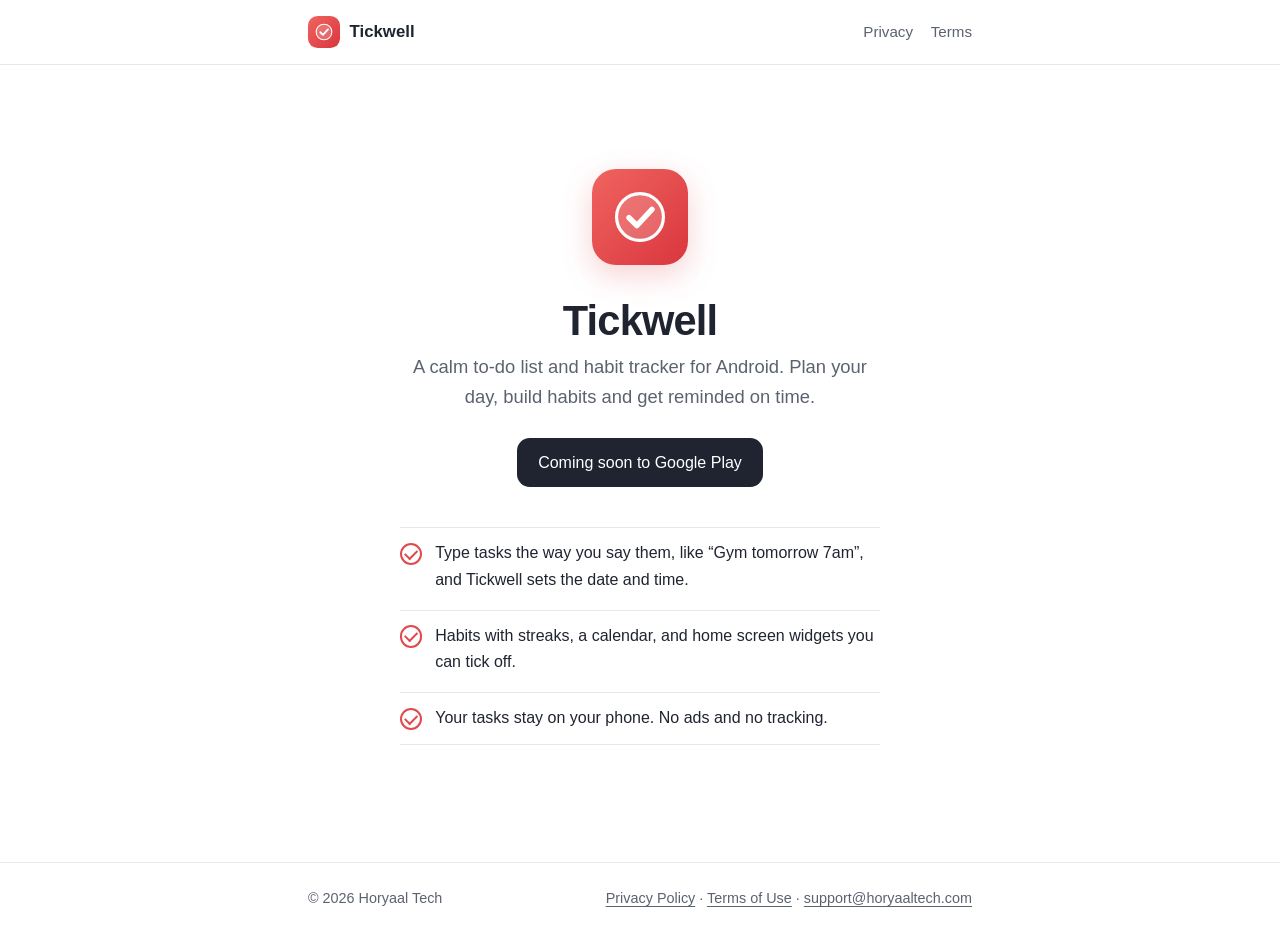
==== index.html @ 198f66b2 "Add files via upload" ====
<!doctype html>
<html lang="en-GB">
<head>
<meta charset="utf-8">
<meta name="viewport" content="width=device-width, initial-scale=1">
<title>Tickwell: To-Do List & Planner</title>
<meta name="description" content="Tickwell is a calm to-do list and habit tracker for Android by Horyaal Tech.">
<meta name="theme-color" content="#ffffff">
<link rel="icon" href="data:image/svg+xml,<svg viewBox='0 0 1024 1024' aria-hidden='true'><defs><linearGradient id='g' x1='0' y1='0' x2='1' y2='1'><stop offset='0' stop-color='%23F0645F'/><stop offset='1' stop-color='%23D9363E'/></linearGradient></defs><rect width='1024' height='1024' fill='url(%23g)'/><circle cx='512' cy='512' r='250' fill='%23fff' fill-opacity='.18'/><circle cx='512' cy='512' r='250' fill='none' stroke='%23fff' stroke-width='34'/><path d='M395 520 L478 603 L640 431' fill='none' stroke='%23fff' stroke-width='58' stroke-linecap='round' stroke-linejoin='round'/></svg>">
<link rel="stylesheet" href="/style.css">
</head>
<body>
<header class="top"><div class="wrap"><a class="brand" href="/"><svg viewBox="0 0 1024 1024" aria-hidden="true"><defs><linearGradient id="g" x1="0" y1="0" x2="1" y2="1"><stop offset="0" stop-color="#F0645F"/><stop offset="1" stop-color="#D9363E"/></linearGradient></defs><rect width="1024" height="1024" fill="url(#g)"/><circle cx="512" cy="512" r="250" fill="#fff" fill-opacity=".18"/><circle cx="512" cy="512" r="250" fill="none" stroke="#fff" stroke-width="34"/><path d="M395 520 L478 603 L640 431" fill="none" stroke="#fff" stroke-width="58" stroke-linecap="round" stroke-linejoin="round"/></svg><span>Tickwell</span></a><nav><a href="/privacy">Privacy</a><a href="/terms">Terms</a></nav></div></header>
<main><div class="wrap">
<section class="hero">
<svg viewBox="0 0 1024 1024" aria-hidden="true"><defs><linearGradient id="g" x1="0" y1="0" x2="1" y2="1"><stop offset="0" stop-color="#F0645F"/><stop offset="1" stop-color="#D9363E"/></linearGradient></defs><rect width="1024" height="1024" fill="url(#g)"/><circle cx="512" cy="512" r="250" fill="#fff" fill-opacity=".18"/><circle cx="512" cy="512" r="250" fill="none" stroke="#fff" stroke-width="34"/><path d="M395 520 L478 603 L640 431" fill="none" stroke="#fff" stroke-width="58" stroke-linecap="round" stroke-linejoin="round"/></svg>
<h1>Tickwell</h1>
<p class="lead">A calm to-do list and habit tracker for Android. Plan your day, build habits and get reminded on time.</p>
<span class="badge">Coming soon to Google Play</span>
<ul class="list">
<li><span class="tick"></span><span>Type tasks the way you say them, like “Gym tomorrow 7am”, and Tickwell sets the date and time.</span></li>
<li><span class="tick"></span><span>Habits with streaks, a calendar, and home screen widgets you can tick off.</span></li>
<li><span class="tick"></span><span>Your tasks stay on your phone. No ads and no tracking.</span></li>
</ul>
</section>
</div></main>
<footer><div class="wrap"><span>© 2026 Horyaal Tech</span><span><a href="/privacy">Privacy Policy</a> · <a href="/terms">Terms of Use</a> · <a href="mailto:support@horyaaltech.com">support@horyaaltech.com</a></span></div></footer>
</body>
</html>
---- style.css ----
:root{--ink:#1F2430;--muted:#5B6270;--line:#EEE6E4;--brand:#E04A4E;--brand-dark:#B8323A;--soft:#FDF5F4;--bg:#FFFFFF;color-scheme:light}
*{box-sizing:border-box}
html{-webkit-text-size-adjust:100%}
body{margin:0;background:var(--bg);color:var(--ink);font:16px/1.65 "Inter",-apple-system,"Segoe UI",Roboto,"Helvetica Neue",Arial,sans-serif}
a{color:var(--brand-dark);text-underline-offset:3px}
a:focus-visible{outline:3px solid var(--brand);outline-offset:3px;border-radius:4px}
.wrap{max-width:44rem;margin:0 auto;padding:0 1.25rem}
.top{border-bottom:1px solid var(--line)}
.top .wrap{display:flex;align-items:center;justify-content:space-between;height:4rem}
.brand{display:flex;align-items:center;gap:.6rem;color:var(--ink);text-decoration:none;font-weight:600;font-size:1.05rem}
.brand svg{width:2rem;height:2rem;border-radius:.6rem}
.top nav a{color:var(--muted);text-decoration:none;margin-left:1.1rem;font-size:.95rem}
.top nav a:hover,.top nav a[aria-current]{color:var(--ink)}
main{padding:2.5rem 0 4rem}
h1{font-size:2rem;line-height:1.2;letter-spacing:-.02em;margin:0 0 .4rem;font-weight:650}
h2{font-size:1.15rem;margin:2.2rem 0 .5rem;font-weight:600}
p,li{color:var(--ink)}
ul{padding-left:1.2rem}
li{margin:.3rem 0}
.date{color:var(--muted);margin:0 0 1.8rem;font-size:.95rem}
.summary{background:var(--soft);border-left:3px solid var(--brand);padding:1rem 1.2rem;border-radius:0 .6rem .6rem 0;margin:0 0 1rem}
.summary p{margin:0}
footer{border-top:1px solid var(--line);color:var(--muted);font-size:.9rem}
footer .wrap{padding-top:1.5rem;padding-bottom:2rem;display:flex;flex-wrap:wrap;gap:.4rem 1.2rem;justify-content:space-between}
footer a{color:var(--muted)}
/* home */
.hero{text-align:center;padding:4rem 0 3rem}
.hero svg{width:6rem;height:6rem;border-radius:1.5rem;box-shadow:0 10px 30px rgba(224,74,78,.25)}
.hero h1{font-size:2.6rem;margin-top:1.4rem}
.hero .lead{font-size:1.15rem;color:var(--muted);max-width:30rem;margin:.4rem auto 1.6rem}
.badge{display:inline-block;background:var(--ink);color:#fff;padding:.7rem 1.3rem;border-radius:.8rem;font-weight:500}
.list{max-width:30rem;margin:2.5rem auto 0;text-align:left;padding:0;list-style:none}
.list li{padding:.75rem 0;border-top:1px solid var(--line);display:flex;gap:.8rem}
.list li:last-child{border-bottom:1px solid var(--line)}
.tick{flex:none;width:1.4rem;height:1.4rem;border-radius:50%;border:2px solid var(--brand);display:grid;place-items:center;margin-top:.15rem}
.tick::after{content:"";width:.35rem;height:.65rem;border:solid var(--brand);border-width:0 2px 2px 0;transform:translateY(-1px) rotate(45deg)}
@media (max-width:480px){h1{font-size:1.7rem}.hero h1{font-size:2.1rem}.top nav a{margin-left:.8rem}}
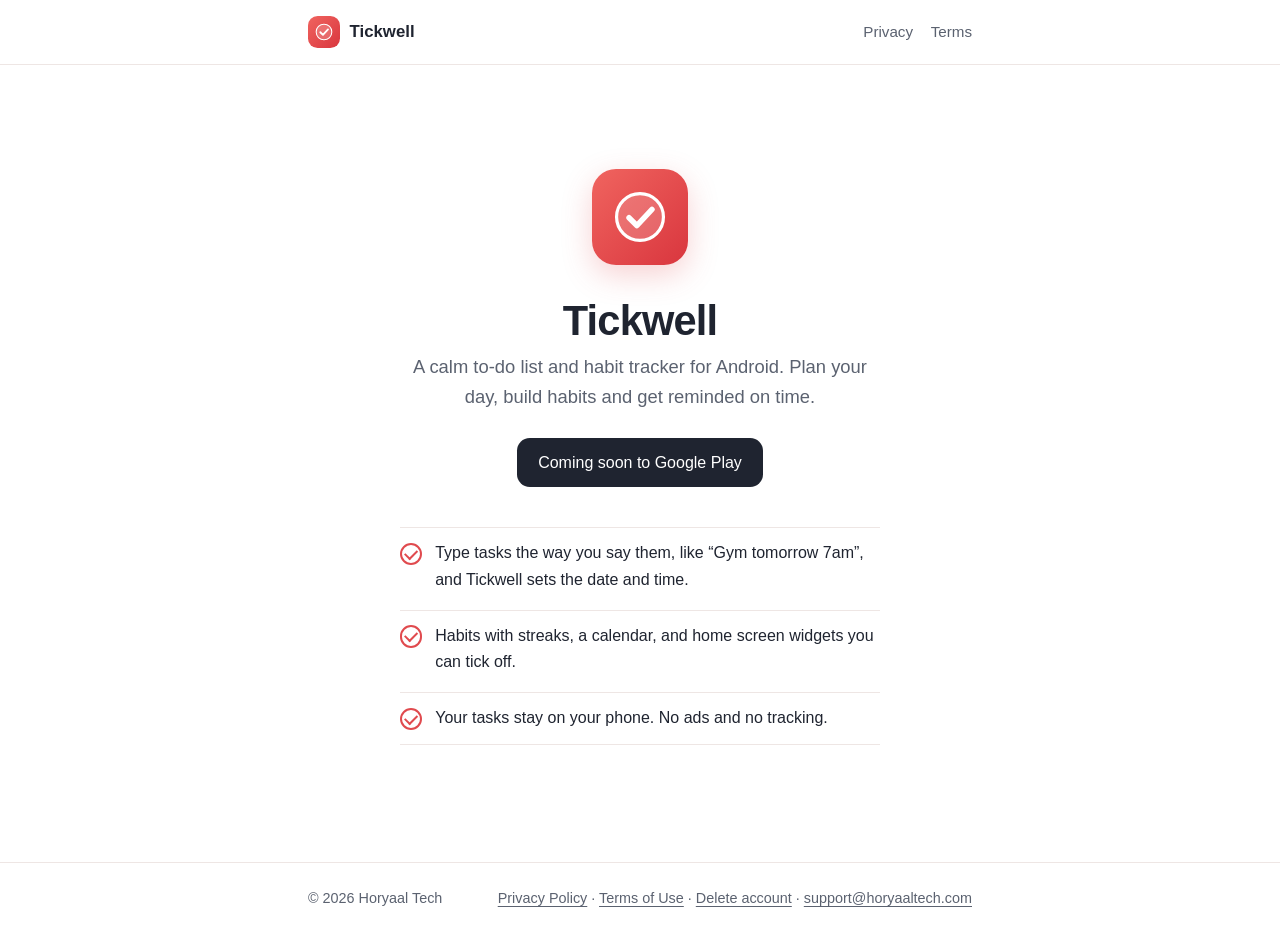
==== commit 7787d419: "Add files via upload" ====
--- a/index.html
+++ b/index.html
@@ -24,6 +24,6 @@
 </ul>
 </section>
 </div></main>
-<footer><div class="wrap"><span>© 2026 Horyaal Tech</span><span><a href="/privacy">Privacy Policy</a> · <a href="/terms">Terms of Use</a> · <a href="mailto:support@horyaaltech.com">support@horyaaltech.com</a></span></div></footer>
+<footer><div class="wrap"><span>© 2026 Horyaal Tech</span><span><a href="/privacy">Privacy Policy</a> · <a href="/terms">Terms of Use</a> · <a href="/delete-account">Delete account</a> · <a href="mailto:support@horyaaltech.com">support@horyaaltech.com</a></span></div></footer>
 </body>
 </html>
